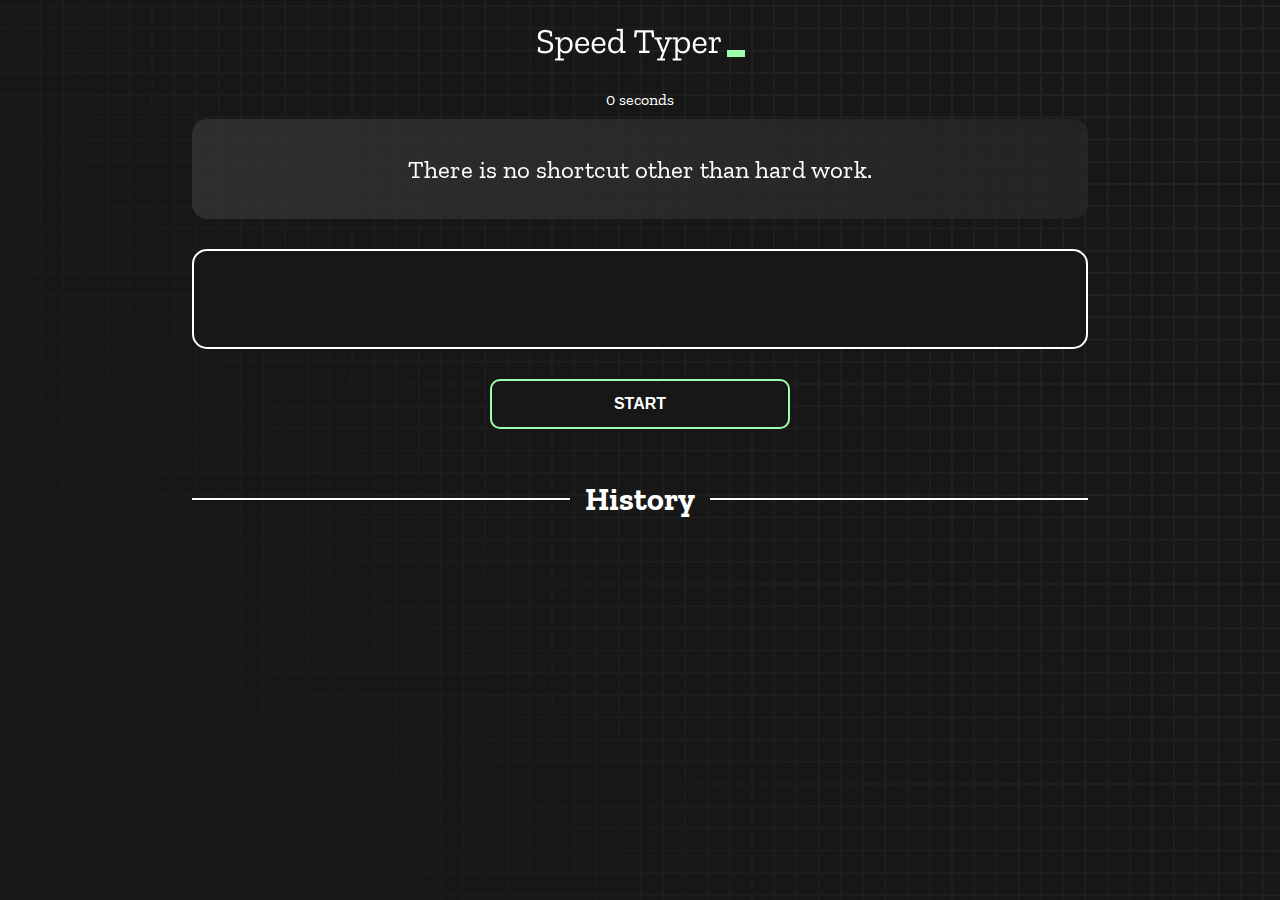
==== index.html @ 402d7711 "Initial commit" ====
<!DOCTYPE html>
<html lang="en">
  <head>
    <meta charset="UTF-8" />
    <meta http-equiv="X-UA-Compatible" content="IE=edge" />
    <meta name="viewport" content="width=device-width, initial-scale=1.0" />
    <title>Speed Monster</title>
    <link rel="stylesheet" href="styles.css" />
    <link rel="preconnect" href="https://fonts.googleapis.com" />
    <link rel="preconnect" href="https://fonts.gstatic.com" crossorigin />
    <link
      href="https://fonts.googleapis.com/css2?family=Zilla+Slab:wght@300;400;500&display=swap"
      rel="stylesheet"
    />
  </head>
  <body>
    <h1 class="title"><img src="./logo.png" /></h1>
    <div id="show-time">0 seconds</div>

    <div class="box-container">
      <div id="question"></div>

      <div id="display" class="inactive"></div>

      <div class="buttons">
        <button id="starts">START</button>
      </div>

      <div class="divider-container">
        <div class="line"></div>
        <h1 class="title2">History</h1>
        <div class="line"></div>
      </div>
      <div id="histories"></div>
    </div>

    <div id="countdown"></div>
    <div id="modal-background" class="hidden"></div>
    <div id="result" class="hidden"></div>

    <script src="./history.js"></script>
    <script src="./script.js"></script>
  </body>
</html>
---- styles.css ----
* {
  padding: 0;
  margin: 0;
  box-sizing: border-box;
}

body {
  background-image: url("./bg.png");
  background-size: cover;
  background-position: left top;
  font-family: "Zilla Slab", serif;
}

.box-container {
  width: 70%;
  margin: 0 auto;
}

#question {
  height: 100px;
  display: flex;
  align-items: center;
  justify-content: center;
  color: white;
  font-size: 25px;
  border-radius: 15px;
  background: rgb(255, 255, 255);
  background: linear-gradient(
    92.49deg,
    rgba(255, 255, 255, 0.1) 0.18%,
    rgba(255, 255, 255, 0.05) 99.85%
  );
  backdrop-filter: blur(5px);
  margin-bottom: 30px;
}

#display {
  height: 100px;
  display: flex;
  flex-wrap: wrap;
  align-items: center;
  padding-left: 5rem;
  color: white;
  font-size: 32px;
  background-color: #171717;
  border: 2px solid #9dffad;
  border-radius: 15px;
}

#countdown {
  position: fixed;
  height: 100vh;
  width: 100vw;
  background-color: rgba(0, 0, 0, 0.8);
  top: 0;
  left: 0;
  display: flex;
  align-items: center;
  justify-content: center;
  font-size: 3rem;
  color: white;
  display: none;
}
#result {
  position: fixed;
  top: 10%; 
  left: 10%;
  transform: translate(-50%, -50%);
  height: 250px;
  width: 400px;
  background-color: #171717;
  border-radius: 15px;
  border: 2px solid #9dffad;
  color: white;
  text-align: center;
  padding: 2rem;
}
#show-time{
  text-align: center;
  color: white;
  margin: 10px 0;
}

.green {
  color: #9dffad;
}
.red {
  color: #eb6565;
}
.bold {
  font-weight: 700;
}
.inactive {
  border: 2px solid white !important;
}
.hidden {
  display: none;
}
.title {
  text-align: center;
  color: white;
  margin: 20px 0;
}

.divider-container {
  height: 80px;
  display: flex;
  justify-content: center;
  align-items: center;
  gap: 15px;
  margin: 0 auto;
}

.line {
  height: 2px;
  background: white;
  width: 100%;
}

.title2 {
  color: white;
  display: block;
}

.buttons {
  display: flex;
  justify-content: center;
  margin: 30px 0;
}
button {
  padding: 10px 20px;
  border: none;
  font-size: 16px;
  font-weight: bold;
  width: 300px;
  height: 50px;
  color: white;
  background-color: #171717;
  border-radius: 10px;
  border: 2px solid #9dffad;
  cursor: pointer;
}

#histories {
  display: flex;
  flex-wrap: wrap;
  justify-content: space-around;
}

.card {
  width: 100%;
  height: 100%;
  padding: 50px;
  display: flex;
  justify-content: space-between;
  align-items: center;
  padding: 20px 30px;
  color: white;
  border-radius: 15px;
  background: rgb(255, 255, 255);
  background: linear-gradient(
    92.49deg,
    rgba(255, 255, 255, 0.1) 0.18%,
    rgba(255, 255, 255, 0.05) 99.85%
  );
  backdrop-filter: blur(5px);
  margin-bottom: 30px;
}

#modal-background {
  background: rgb(255, 255, 255);
  background: linear-gradient(
    92.49deg,
    rgba(255, 255, 255, 0.1) 0.18%,
    rgba(255, 255, 255, 0.05) 99.85%
  );
  backdrop-filter: blur(5px);
  height: 100vh;
  width: 100%;
  position: fixed;
  top: 0;
}

@media only screen and (max-width: 700px) {
  .box-container {
    padding: 0 20px;
    width: 100%;
  }
  .card {
    flex-direction: column;
  }
}
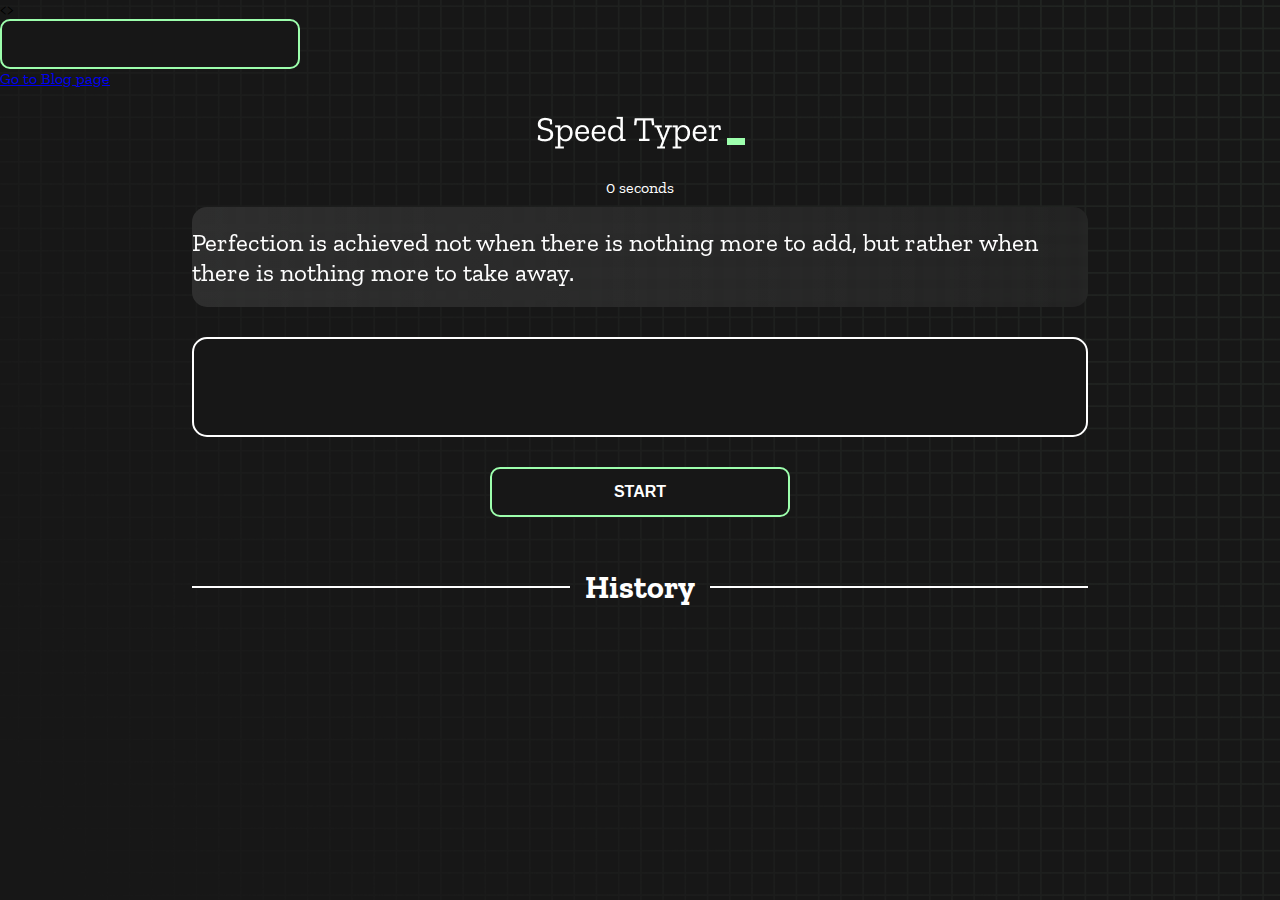
==== commit 37fb1299: "Blog page completed" ====
--- a/index.html
+++ b/index.html
@@ -1,6 +1,6 @@
 <!DOCTYPE html>
 <html lang="en">
-  <head>
+  <>
     <meta charset="UTF-8" />
     <meta http-equiv="X-UA-Compatible" content="IE=edge" />
     <meta name="viewport" content="width=device-width, initial-scale=1.0" />
@@ -12,7 +12,31 @@
       href="https://fonts.googleapis.com/css2?family=Zilla+Slab:wght@300;400;500&display=swap"
       rel="stylesheet"
     />
-  </head>
+  <!-- BootStrap CSS Script Link -->
+
+  <link href="https://cdn.jsdelivr.net/npm/bootstrap@5.2.0/dist/css/bootstrap.min.css" rel="stylesheet" integrity="sha384-gH2yIJqKdNHPEq0n4Mqa/HGKIhSkIHeL5AyhkYV8i59U5AR6csBvApHHNl/vI1Bx" crossorigin="anonymous">
+</head>
+
+  <header>
+    <nav class="navbar navbar-expand-lg navbar-light p-4 sticky-top">
+        <div class="container d-flex justify-content-center">
+          
+          <button class="navbar-toggler" type="button" data-bs-toggle="collapse" data-bs-target="#navbarSupportedContent"
+            aria-controls="navbarSupportedContent" aria-expanded="false" aria-label="Toggle navigation">
+            <span class="navbar-toggler-icon"></span>
+          </button>
+          <div class="collapse navbar-collapse" id="navbarSupportedContent">
+            <ul class="navbar-nav  mb-2 mb-lg-0 ms-auto">
+              <li class="nav-item mx-4">
+                <a class="nav-link text-white bg-success rounded-3 fw-bold" aria-current="page" href="blog.html" target="_blank">Go to Blog page</a>
+              </li>
+            </ul>
+            
+          </div>
+        </div>
+      </nav>
+  </header>
+
   <body>
     <h1 class="title"><img src="./logo.png" /></h1>
     <div id="show-time">0 seconds</div>
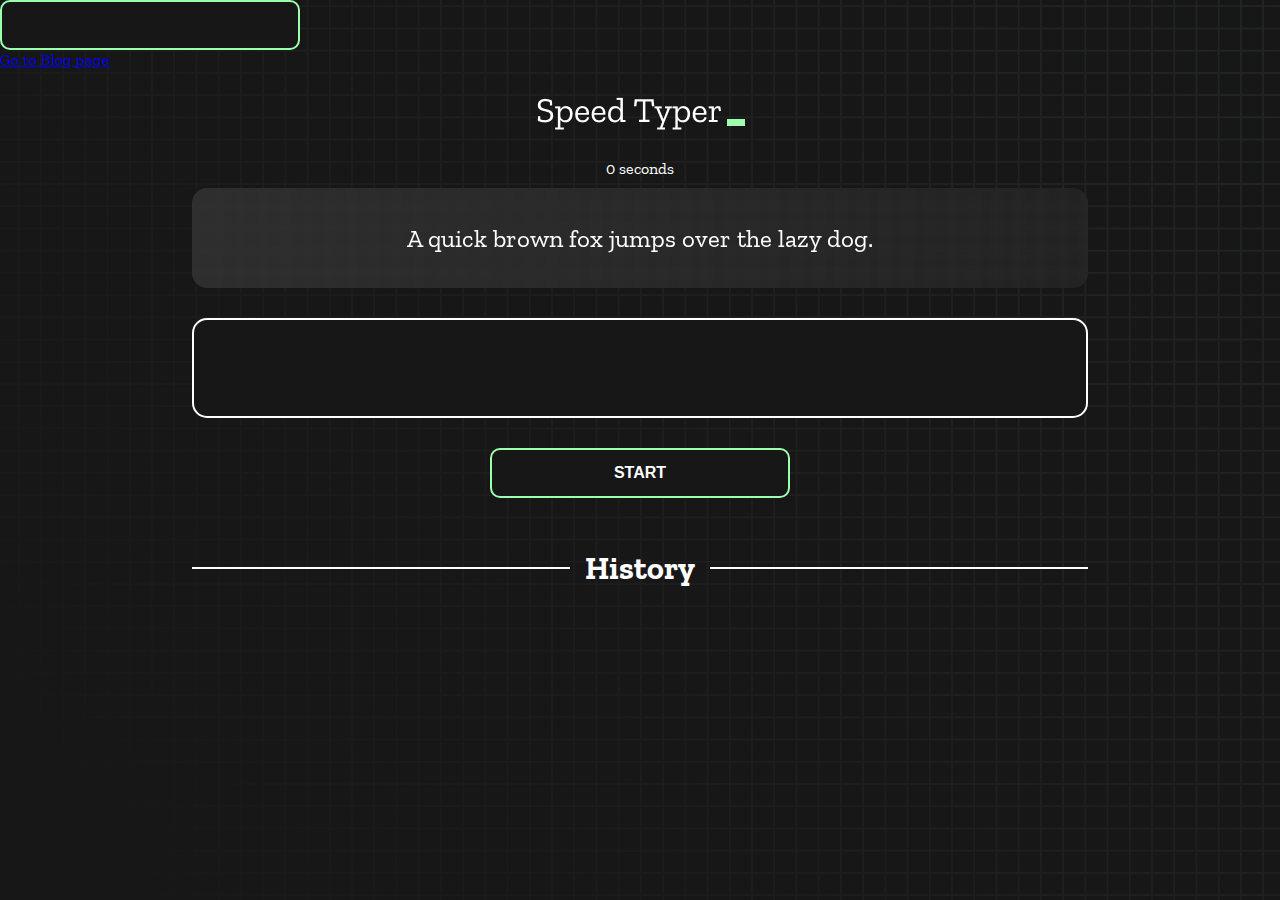
==== commit 9e93da98: "Count down fixed" ====
--- a/index.html
+++ b/index.html
@@ -1,6 +1,6 @@
 <!DOCTYPE html>
 <html lang="en">
-  <>
+  
     <meta charset="UTF-8" />
     <meta http-equiv="X-UA-Compatible" content="IE=edge" />
     <meta name="viewport" content="width=device-width, initial-scale=1.0" />
@@ -17,27 +17,30 @@
   <link href="https://cdn.jsdelivr.net/npm/bootstrap@5.2.0/dist/css/bootstrap.min.css" rel="stylesheet" integrity="sha384-gH2yIJqKdNHPEq0n4Mqa/HGKIhSkIHeL5AyhkYV8i59U5AR6csBvApHHNl/vI1Bx" crossorigin="anonymous">
 </head>
 
-  <header>
-    <nav class="navbar navbar-expand-lg navbar-light p-4 sticky-top">
-        <div class="container d-flex justify-content-center">
-          
-          <button class="navbar-toggler" type="button" data-bs-toggle="collapse" data-bs-target="#navbarSupportedContent"
-            aria-controls="navbarSupportedContent" aria-expanded="false" aria-label="Toggle navigation">
-            <span class="navbar-toggler-icon"></span>
-          </button>
-          <div class="collapse navbar-collapse" id="navbarSupportedContent">
-            <ul class="navbar-nav  mb-2 mb-lg-0 ms-auto">
-              <li class="nav-item mx-4">
-                <a class="nav-link text-white bg-success rounded-3 fw-bold" aria-current="page" href="blog.html" target="_blank">Go to Blog page</a>
-              </li>
-            </ul>
-            
-          </div>
-        </div>
-      </nav>
-  </header>
 
   <body>
+    <!-- Header section start -->
+    <header>
+      <nav class="navbar navbar-expand-lg navbar-light p-4 sticky-top">
+          <div class="container d-flex justify-content-center">
+            
+            <button class="navbar-toggler" type="button" data-bs-toggle="collapse" data-bs-target="#navbarSupportedContent"
+              aria-controls="navbarSupportedContent" aria-expanded="false" aria-label="Toggle navigation">
+              <span class="navbar-toggler-icon"></span>
+            </button>
+            <div class="collapse navbar-collapse" id="navbarSupportedContent">
+              <ul class="navbar-nav  mb-2 mb-lg-0 ms-auto">
+                <li class="nav-item mx-4">
+                  <a class="nav-link text-white bg-success rounded-3 fw-bold" aria-current="page" href="blog.html" target="_blank">Go to Blog page</a>
+                </li>
+              </ul>
+              
+            </div>
+          </div>
+        </nav>
+    </header>
+        <!-- Header section start -->
+
     <h1 class="title"><img src="./logo.png" /></h1>
     <div id="show-time">0 seconds</div>
 
@@ -64,5 +67,8 @@
 
     <script src="./history.js"></script>
     <script src="./script.js"></script>
+
+      <!-- Bootstipe JS Link -->
+      <script src="https://cdn.jsdelivr.net/npm/bootstrap@5.2.0/dist/js/bootstrap.bundle.min.js" integrity="sha384-A3rJD856KowSb7dwlZdYEkO39Gagi7vIsF0jrRAoQmDKKtQBHUuLZ9AsSv4jD4Xa" crossorigin="anonymous"></script>
   </body>
 </html>
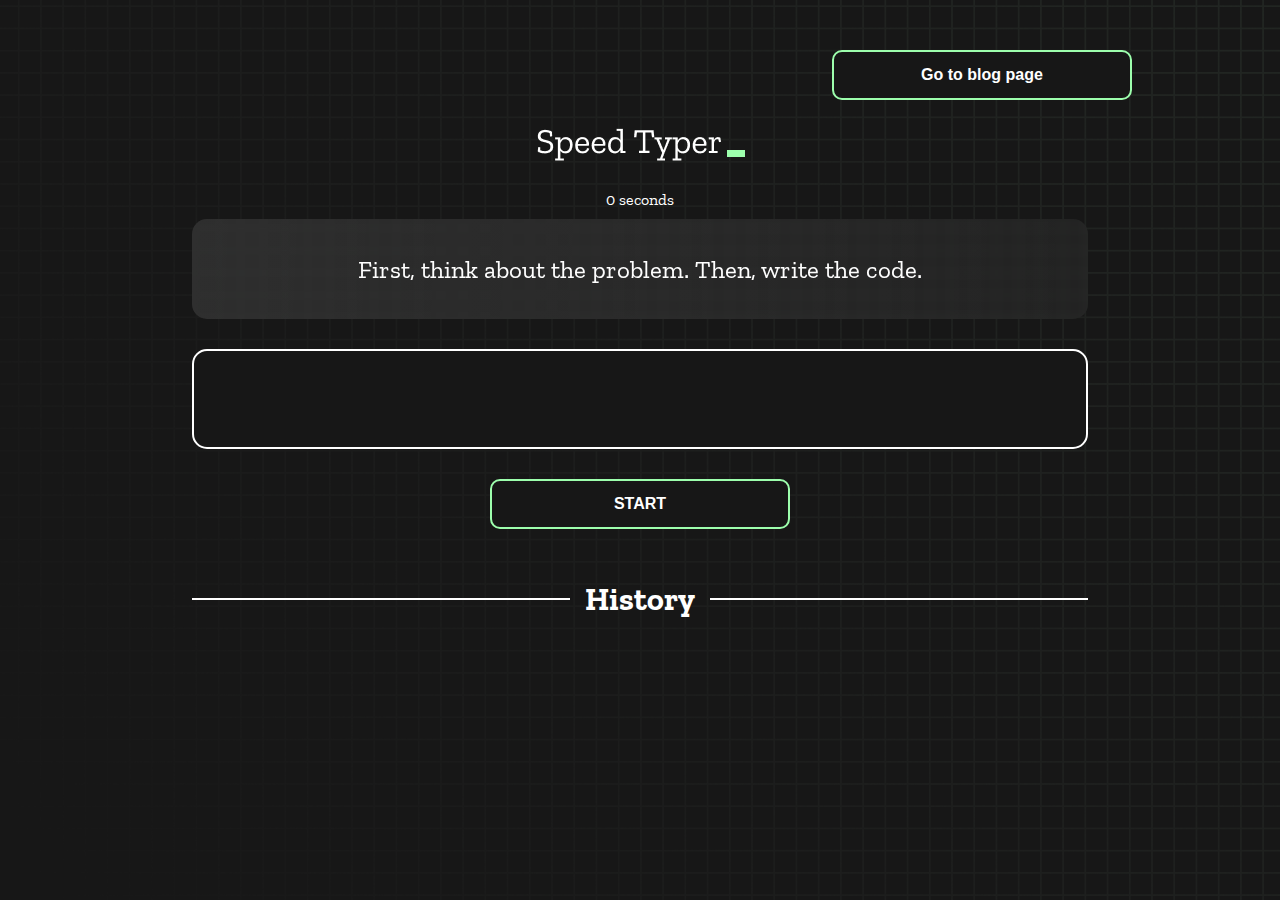
==== commit d329dea1: "Model popup middle center" ====
--- a/index.html
+++ b/index.html
@@ -12,32 +12,15 @@
       href="https://fonts.googleapis.com/css2?family=Zilla+Slab:wght@300;400;500&display=swap"
       rel="stylesheet"
     />
-  <!-- BootStrap CSS Script Link -->
-
-  <link href="https://cdn.jsdelivr.net/npm/bootstrap@5.2.0/dist/css/bootstrap.min.css" rel="stylesheet" integrity="sha384-gH2yIJqKdNHPEq0n4Mqa/HGKIhSkIHeL5AyhkYV8i59U5AR6csBvApHHNl/vI1Bx" crossorigin="anonymous">
+ 
 </head>
 
 
   <body>
     <!-- Header section start -->
     <header>
-      <nav class="navbar navbar-expand-lg navbar-light p-4 sticky-top">
-          <div class="container d-flex justify-content-center">
-            
-            <button class="navbar-toggler" type="button" data-bs-toggle="collapse" data-bs-target="#navbarSupportedContent"
-              aria-controls="navbarSupportedContent" aria-expanded="false" aria-label="Toggle navigation">
-              <span class="navbar-toggler-icon"></span>
-            </button>
-            <div class="collapse navbar-collapse" id="navbarSupportedContent">
-              <ul class="navbar-nav  mb-2 mb-lg-0 ms-auto">
-                <li class="nav-item mx-4">
-                  <a class="nav-link text-white bg-success rounded-3 fw-bold" aria-current="page" href="blog.html" target="_blank">Go to Blog page</a>
-                </li>
-              </ul>
-              
-            </div>
-          </div>
-        </nav>
+      <div class="button-design"><a href="blog.html" target="_blank"><button>Go to blog page</button></a>
+      </div>
     </header>
         <!-- Header section start -->
 
@@ -68,7 +51,6 @@
     <script src="./history.js"></script>
     <script src="./script.js"></script>
 
-      <!-- Bootstipe JS Link -->
-      <script src="https://cdn.jsdelivr.net/npm/bootstrap@5.2.0/dist/js/bootstrap.bundle.min.js" integrity="sha384-A3rJD856KowSb7dwlZdYEkO39Gagi7vIsF0jrRAoQmDKKtQBHUuLZ9AsSv4jD4Xa" crossorigin="anonymous"></script>
+     
   </body>
 </html>
--- a/styles.css
+++ b/styles.css
@@ -63,8 +63,8 @@
 }
 #result {
   position: fixed;
-  top: 10%; 
-  left: 10%;
+  top: 50%; 
+  left: 50%;
   transform: translate(-50%, -50%);
   height: 250px;
   width: 400px;
@@ -178,7 +178,9 @@
   height: 100vh;
   width: 100%;
   position: fixed;
+  
   top: 0;
+  
 }
 
 @media only screen and (max-width: 700px) {
@@ -190,3 +192,8 @@
     flex-direction: column;
   }
 }
+
+.button-design{
+  margin-top: 50px;
+  margin-left: 65%;
+}
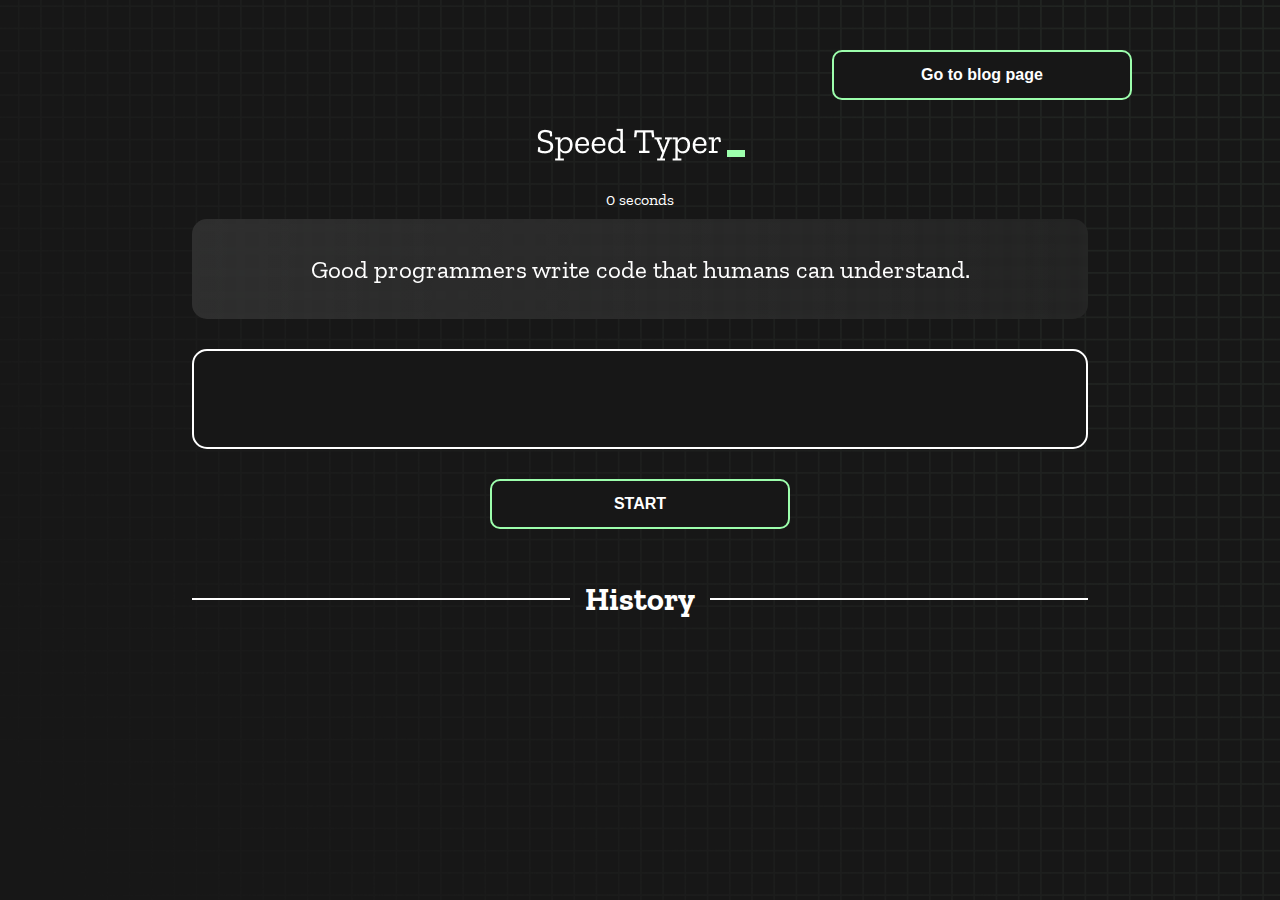
==== commit f91db123: "Show error count in the popup modal" ====
--- a/index.html
+++ b/index.html
@@ -19,6 +19,7 @@
   <body>
     <!-- Header section start -->
     <header>
+      <!-- Add button for going to blog page -->
       <div class="button-design"><a href="blog.html" target="_blank"><button>Go to blog page</button></a>
       </div>
     </header>
